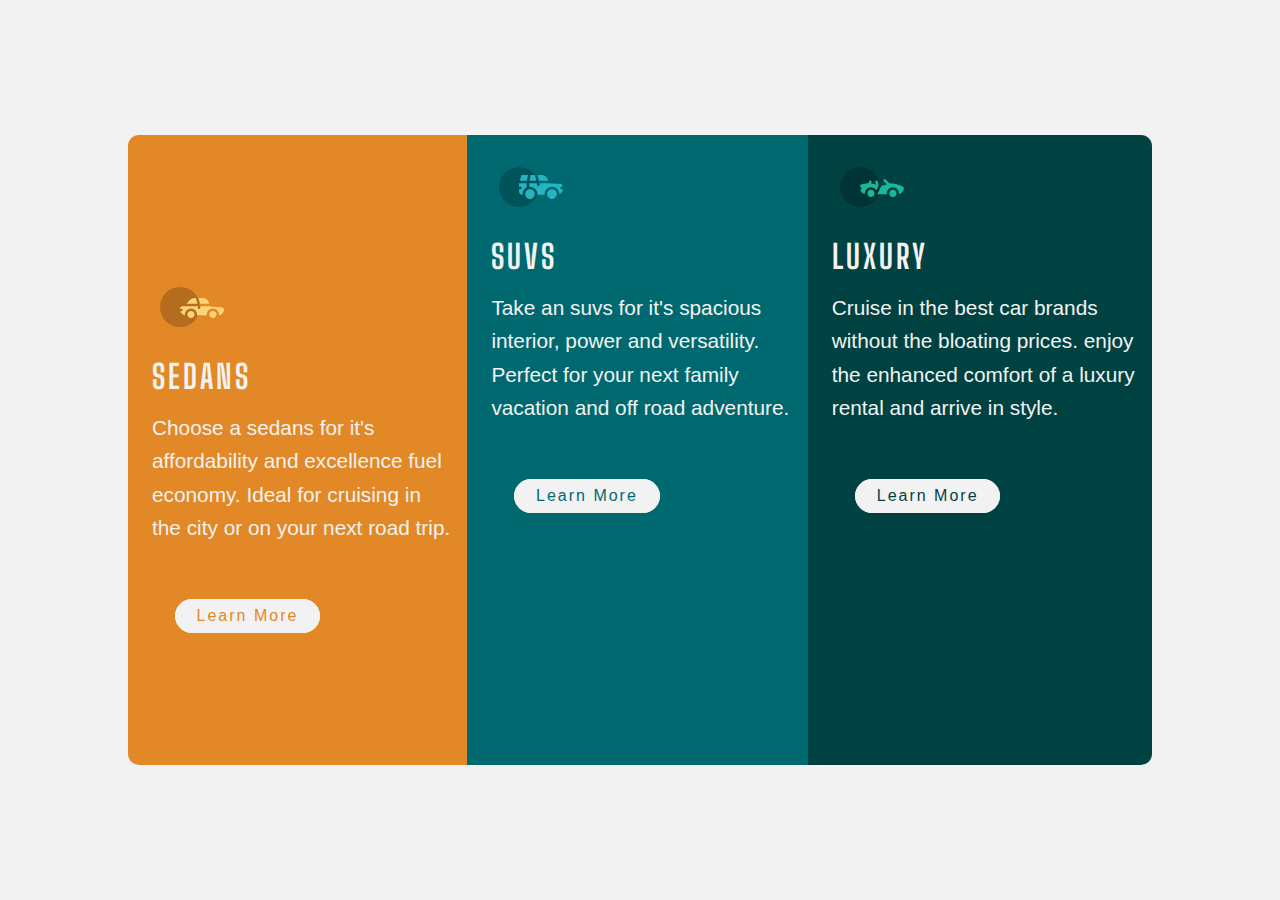
==== index.html @ 688a4541 "Zuri flexbox and grid task" ====
<!DOCTYPE html>
<html lang="en">
  <head>
    <meta charset="UTF-8" />
    <meta http-equiv="X-UA-Compatible" content="IE=edge" />
    <meta name="viewport" content="width=device-width, initial-scale=1.0" />
    <link
      rel="shortcut icon"
      href="./img/favicon-32x32 flex.png"
      type="image/x-icon"
    />
    <link rel="stylesheet" href="style.css" />
    <title>Flex Box - Zuri Task</title>
  </head>
  <body>
    <section class="cars">
      <!-- single car -->
      <article class="sedans">
        <img src="./img/icon-sedans flex.svg" alt="" />
        <h3>Sedans</h3>
        <p>
          Choose a sedans for it's affordability and excellence fuel economy.
          Ideal for cruising in the city or on your next road trip.
        </p>
        <a href="#" class="btn">Learn More</a>
      </article>
      <!-- end of single car -->
      <!-- single car -->
      <article class="suv">
        <img src="./img/icon-suvs flex.svg" alt="" />
        <h3>Suvs</h3>
        <p>
          Take an <span>suvs</span> for it's spacious interior, power and
          versatility. Perfect for your next family vacation and off road
          adventure.
        </p>
        <a href="#" class="btn">Learn More</a>
      </article>
      <!-- end of single car -->
      <!-- single car -->
      <article class="luxury">
        <img src="./img/icon-luxury flex.svg" alt="" />
        <h3>Luxury</h3>
        <p>
          Cruise in the best car brands without the bloating prices. enjoy the
          enhanced comfort of a luxury rental and arrive in style.
        </p>
        <a href="#" class="btn">Learn More</a>
      </article>
      <!-- end of single car -->
    </section>
  </body>
</html>
---- style.css ----
@import url("https://fonts.googleapis.com/css2?family=Lexend+Deca&display=swap");

@import url("https://fonts.googleapis.com/css2?family=Big+Shoulders+Display:wght@700&display=swap");

/* Mobile: 375px
Desktop: 1440px */

/* Global default Setting */
* {
  margin: 0;
  padding: 0;
  box-sizing: border-box;
}

/* Css Variable */
:root {
  --bright-orange: hsl(31, 77%, 52%);
  --dark-cyan: hsl(184, 100%, 22%);
  --very-dark-cyan: hsl(179, 100%, 13%);
  --white-paragraph: hsla(0, 0%, 100%, 0.75);
  /* For bg, btn, headings */
  --light-gray: hsl(0, 0%, 95%);
  --font: 15px;
  --font-small-weight: 400px;
  --font-big-weight: 700px;
  --ff-primary: "Lexand Deca", sans-serif;
  --ff-secondary: "Big Shoulders Display";
}

/* import Font family from google font check md guide later */

body {
  line-height: 1.6;
  background-color: var(--light-gray);
}

img {
  height: 3.2rem;
  object-fit: cover;
  margin: 0.75rem;
}

h3 {
  font-family: var(--ff-secondary);
  text-transform: uppercase;
  color: var(--light-gray);
  font-size: 2.2rem;
  letter-spacing: 3px;
  margin-bottom: 0.5rem;
  margin-left: 0.5rem;
}

p {
  color: var(--light-gray);
  font-size: 1.3rem;
  margin-bottom: 2.34rem;
  font-family: var(--ff-primary);
}

.btn {
  background: var(--light-gray);
  padding: 0.45rem 1.3rem;
  border: transparent;
  border-radius: 1.3rem;
  font-weight: var(--font-big-weight);
  border: 1px solid var(--light-gray);
  cursor: pointer;
  align-items: center;
  text-decoration: none;
  font-family: var(--ff-primary);
  letter-spacing: 2px;
  position: relative;
  left: 5%;
}

.btn:hover {
  color: var(--light-gray);
  border: 1px solid var(--light-gray);
  background: none;
}

.cars {
  width: 80vw;
  margin: 2rem auto;
}

.sedans,
.suv,
.luxury {
  padding: 1rem;
  height: 60vh;
  justify-content: center;
  margin: auto;
}

.sedans {
  background: var(--bright-orange);
  align-content: center;
}

.sedans .btn {
  color: var(--bright-orange);
}

.sedans .btn:hover {
  color: var(--light-gray);
}
.suv {
  background-color: var(--dark-cyan);
}

.suv .btn {
  color: var(--dark-cyan);
}

.suv .btn:hover {
  color: var(--light-gray);
}

.luxury {
  background: var(--very-dark-cyan);
}

.luxury .btn {
  color: var(--very-dark-cyan);
}

.luxury .btn:hover {
  color: var(--light-gray);
}

@media screen and (min-width: 765px) {
  img {
    height: 2.5rem;
    margin: 1rem;
  }

  h3 {
    font-size: 2.05rem;
  }

  p {
    color: var(--light-gray);
    font-size: 1.3rem;
    margin-bottom: 3.7rem;
    font-family: var(--ff-primary);
    margin-left: 0.5rem;
  }

  .cars {
    display: flex;
    justify-content: center;
    align-items: center;
  }

  .sedans,
  .suv,
  .luxury {
    height: 70vh;
  }

  .sedans {
    border-top-left-radius: 0.7rem;
    border-bottom-left-radius: 0.7rem;
  }

  .luxury {
    border-top-right-radius: 0.7rem;
    border-bottom-right-radius: 0.7rem;
  }

  .cars {
    margin: auto;
    height: 100vh;
  }

  .btn {
    left: 10%;
  }
}
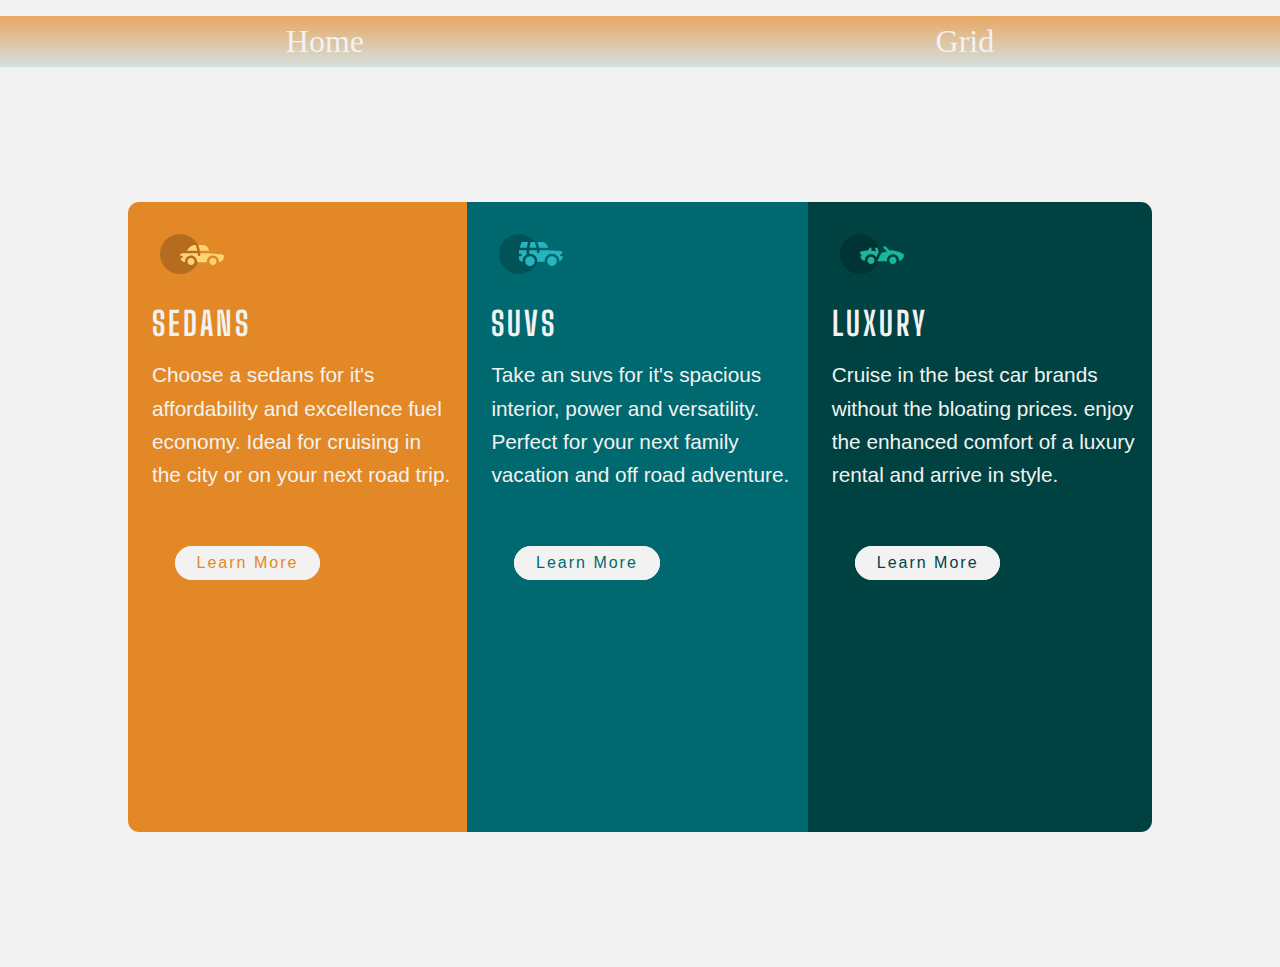
==== commit ee1a06fa: "added more styles to flex proj and worked on grid layout" ====
--- a/index.html
+++ b/index.html
@@ -9,10 +9,16 @@
       href="./img/favicon-32x32 flex.png"
       type="image/x-icon"
     />
-    <link rel="stylesheet" href="style.css" />
+    <link rel="stylesheet" href="./css/flexstyle.css" />
     <title>Flex Box - Zuri Task</title>
   </head>
   <body>
+    <nav>
+      <ul class="nav-links">
+        <li><a href="index.html" class="nav-link">Home</a></li>
+        <li><a href="grid.html" class="nav-link">Grid</a></li>
+      </ul>
+    </nav>
     <section class="cars">
       <!-- single car -->
       <article class="sedans">
--- a/css/flexstyle.css
+++ b/css/flexstyle.css
@@ -0,0 +1,200 @@
+@import url("https://fonts.googleapis.com/css2?family=Lexend+Deca&display=swap");
+
+@import url("https://fonts.googleapis.com/css2?family=Big+Shoulders+Display:wght@700&display=swap");
+
+/* Mobile: 375px
+Desktop: 1440px */
+
+/* Global default Setting */
+* {
+  margin: 0;
+  padding: 0;
+  box-sizing: border-box;
+}
+
+/* Css Variable */
+:root {
+  --bright-orange: hsl(31, 77%, 52%);
+  --dark-cyan: hsl(184, 100%, 22%);
+  --very-dark-cyan: hsl(179, 100%, 13%);
+  --white-paragraph: hsla(0, 0%, 100%, 0.75);
+  --light-gray: hsl(0, 0%, 95%);
+  --font: 15px;
+  --font-small-weight: 400px;
+  --font-big-weight: 700px;
+  --ff-primary: "Lexand Deca", sans-serif;
+  --ff-secondary: "Big Shoulders Display";
+}
+
+/* import Font family from google font check md guide later */
+
+body {
+  line-height: 1.6;
+  background-color: var(--light-gray);
+}
+
+img {
+  height: 3.2rem;
+  object-fit: cover;
+  margin: 0.75rem;
+}
+
+h3 {
+  font-family: var(--ff-secondary);
+  text-transform: uppercase;
+  color: var(--light-gray);
+  font-size: 2.2rem;
+  letter-spacing: 3px;
+  margin-bottom: 0.5rem;
+  margin-left: 0.5rem;
+}
+
+p {
+  color: var(--white-paragraph);
+  font-size: 1.3rem;
+  margin-bottom: 2rem;
+  font-family: var(--ff-primary);
+}
+
+li {
+  list-style: none;
+}
+
+a {
+  text-decoration: none;
+}
+
+.nav-links {
+  display: flex;
+  justify-content: space-around;
+  align-items: center;
+  background: var(--light-gray);
+  background: linear-gradient(rgba(227, 136, 38, 0.7), rgba(91, 151, 155, 0.2));
+  margin-top: 1rem;
+}
+
+.nav-links .nav-link {
+  font-size: 2rem;
+  color: var(--light-gray);
+}
+
+.btn {
+  background: var(--light-gray);
+  padding: 0.45rem 1.3rem;
+  border: transparent;
+  border-radius: 1.3rem;
+  font-weight: var(--font-big-weight);
+  border: 1px solid var(--light-gray);
+  cursor: pointer;
+  align-items: center;
+  text-decoration: none;
+  font-family: var(--ff-primary);
+  letter-spacing: 2px;
+  position: relative;
+  left: 5%;
+}
+
+.btn:hover {
+  color: var(--light-gray);
+  border: 1px solid var(--light-gray);
+  background: none;
+}
+
+.cars {
+  width: 80vw;
+  margin: 1.5rem auto;
+}
+
+.sedans,
+.suv,
+.luxury {
+  padding: 1rem;
+  height: 65vh;
+  justify-content: center;
+  margin: auto;
+}
+
+.sedans {
+  background: var(--bright-orange);
+}
+
+.sedans .btn {
+  color: var(--bright-orange);
+}
+
+.sedans .btn:hover {
+  color: var(--light-gray);
+}
+.suv {
+  background-color: var(--dark-cyan);
+}
+
+.suv .btn {
+  color: var(--dark-cyan);
+}
+
+.suv .btn:hover {
+  color: var(--light-gray);
+}
+
+.luxury {
+  background: var(--very-dark-cyan);
+}
+
+.luxury .btn {
+  color: var(--very-dark-cyan);
+}
+
+.luxury .btn:hover {
+  color: var(--light-gray);
+}
+
+@media screen and (min-width: 765px) {
+  img {
+    height: 2.5rem;
+    margin: 1rem;
+  }
+
+  h3 {
+    font-size: 2.05rem;
+  }
+
+  p {
+    color: var(--light-gray);
+    font-size: 1.3rem;
+    margin-bottom: 3.7rem;
+    font-family: var(--ff-primary);
+    margin-left: 0.5rem;
+  }
+
+  .cars {
+    display: flex;
+    justify-content: center;
+    align-items: center;
+  }
+
+  .sedans,
+  .suv,
+  .luxury {
+    height: 70vh;
+  }
+
+  .sedans {
+    border-top-left-radius: 0.7rem;
+    border-bottom-left-radius: 0.7rem;
+  }
+
+  .luxury {
+    border-top-right-radius: 0.7rem;
+    border-bottom-right-radius: 0.7rem;
+  }
+
+  .cars {
+    margin: auto;
+    height: 100vh;
+  }
+
+  .btn {
+    left: 10%;
+  }
+}
